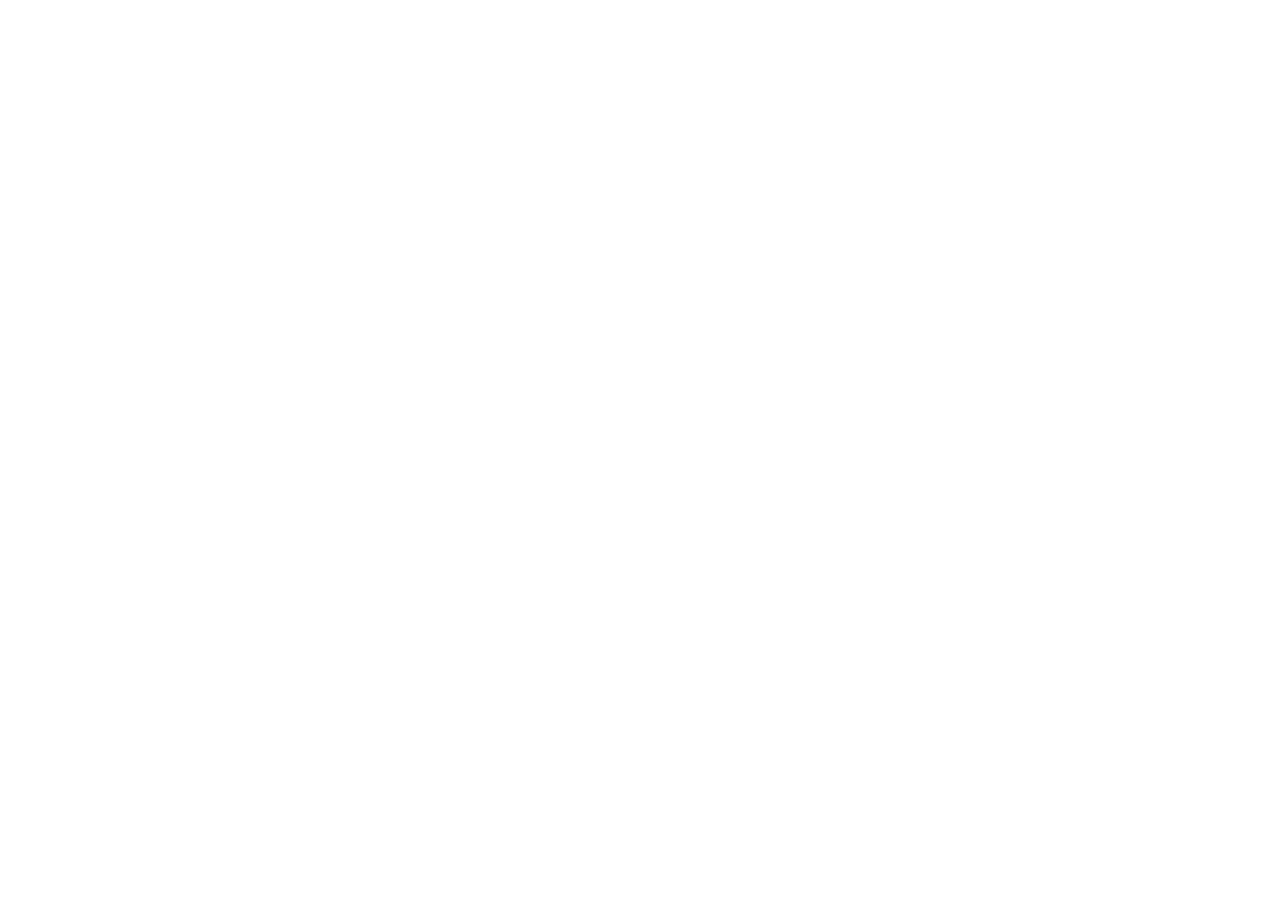
==== 2d_artwork.html @ 7f2768a2 "added 4 pages with html" ====
<!doctype html>
<html class="no-js" lang="en">
  <head>
    <meta charset="utf-8">
    <title>Font_Poster</title>
    <meta name="description" content="Font_Poster">
    <meta name="viewport" content="width=device-width, initial-scale=1">
    <meta property="og:title" content="">
    <meta property="og:type" content="">
    <meta property="og:url" content="">
    <meta property="og:image" content="">
    <link rel="manifest" href="site.webmanifest">
    <link rel="apple-touch-icon" href="icon.png">
    <!-- Place favicon.ico in the root directory -->
    <link rel="stylesheet" href="css/normalize.css">
    <link rel="stylesheet" href="css/main.css">
    <meta name="theme-color" content="#fafafa">
    <link rel="preconnect" href="https://fonts.googleapis.com">
    <link rel="preconnect" href="https://fonts.gstatic.com" crossorigin>
    <link href="https://fonts.googleapis.com/css2?family=Merriweather+Sans:ital@0;1&family=Roboto+Slab:wght@100..900&family=Rubik+Doodle+Shadow&family=Satisfy&display=swap" rel="stylesheet"></head>

    <link rel="preconnect" href="https://fonts.googleapis.com">
<link rel="preconnect" href="https://fonts.gstatic.com" crossorigin>
<link href="https://fonts.googleapis.com/css2?family=Merriweather+Sans:ital@0;1&family=Roboto+Slab:wght@100..900&family=Rubik+Doodle+Shadow&family=Satisfy&family=Tilt+Neon&display=swap" rel="stylesheet">
<body>
  <!-- Place your site's HTML here -->
  <!-- whole page -->



</body>
</html>
---- css/main.css ----
/* Place CSS styles here */
/* Place CSS styles here */
main {
    flex: 1;
    background: rgb(251, 1, 255);
  }
  
  
  .satisfy-regular {
    display: flex;
    font-family: "Satisfy", cursive;
    font-weight: 400;
    font-style: normal;
  }
  
  
  .pre-bday-inner {
    font-family: "Tilt Neon", sans-serif;
    font-optical-sizing: auto;
    font-weight: 400;
    font-style: normal;
    font-variation-settings:
      "XROT" 0,
      "YROT" 0;
  }
  
  .top_title {
    margin-top: 0;
  }
  
  
  h1 {
    font-family: "Rubik Doodle Shadow", system-ui;
    font-weight: 400;
    font-style: normal;
    font-size: 100px;
    background-image: linear-gradient(to bottom right, rgb(0, 229, 255), rgb(252, 117, 243));
    color:aliceblue;
  }
  
  .pre-bday-outer {
    background-color: #92f39c;}
  
  .pre-bday-inner {
    font-size: 17px;
    max-width: 800px;
    margin-left: auto;
    margin-right: auto;
  }
  
  .pre-bday-row {
    display: flex;
    gap: 20px;
    color:#ff00c3; 
  }
  
  .pre-bday-meta {
    font-size: 50px;
    color:blueviolet;
  
  
  }
  
  
  .intro-para {
    font-size: 20px;
    color:black;
  
  }
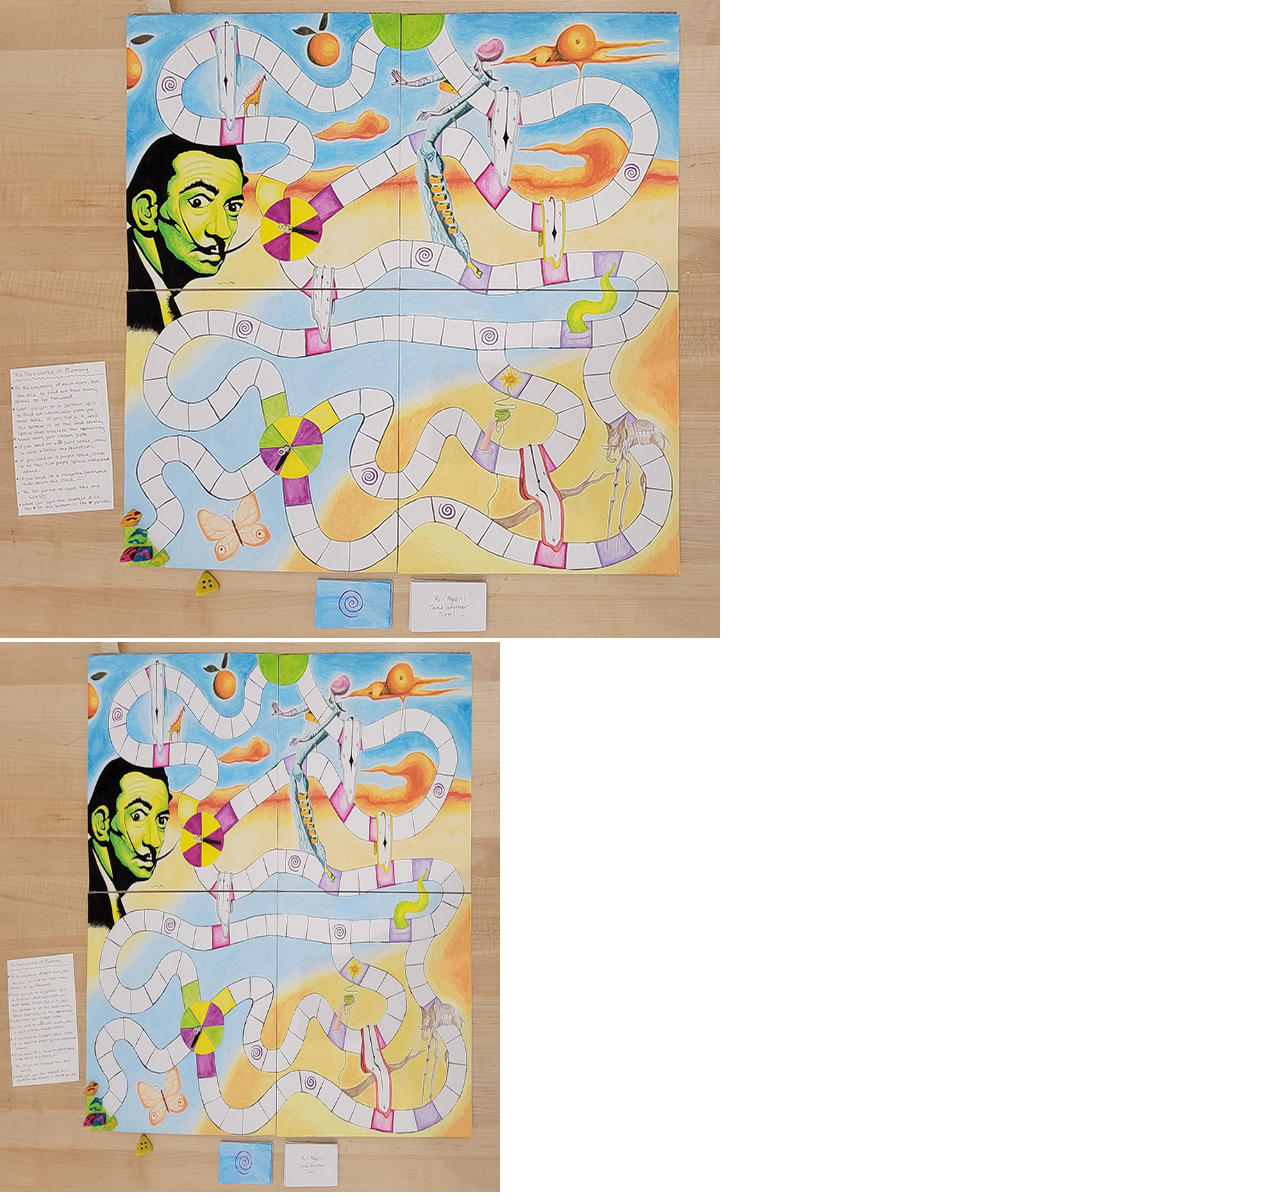
==== commit d82b9c15: "added img link & img on 2d page" ====
--- a/2d_artwork.html
+++ b/2d_artwork.html
@@ -25,8 +25,11 @@
 <body>
   <!-- Place your site's HTML here -->
   <!-- whole page -->
-
-
+  <img src="./img/2Dboard_game_resized.jpg" alt=">
+  <div class="pre-bday-row">
+    <div>
+      <img src="./img/2Dboard_game_resized.jpg" alt="boardgame_thumb" width="500" height="550"> 
+    </div>
 
 </body>
 </html>
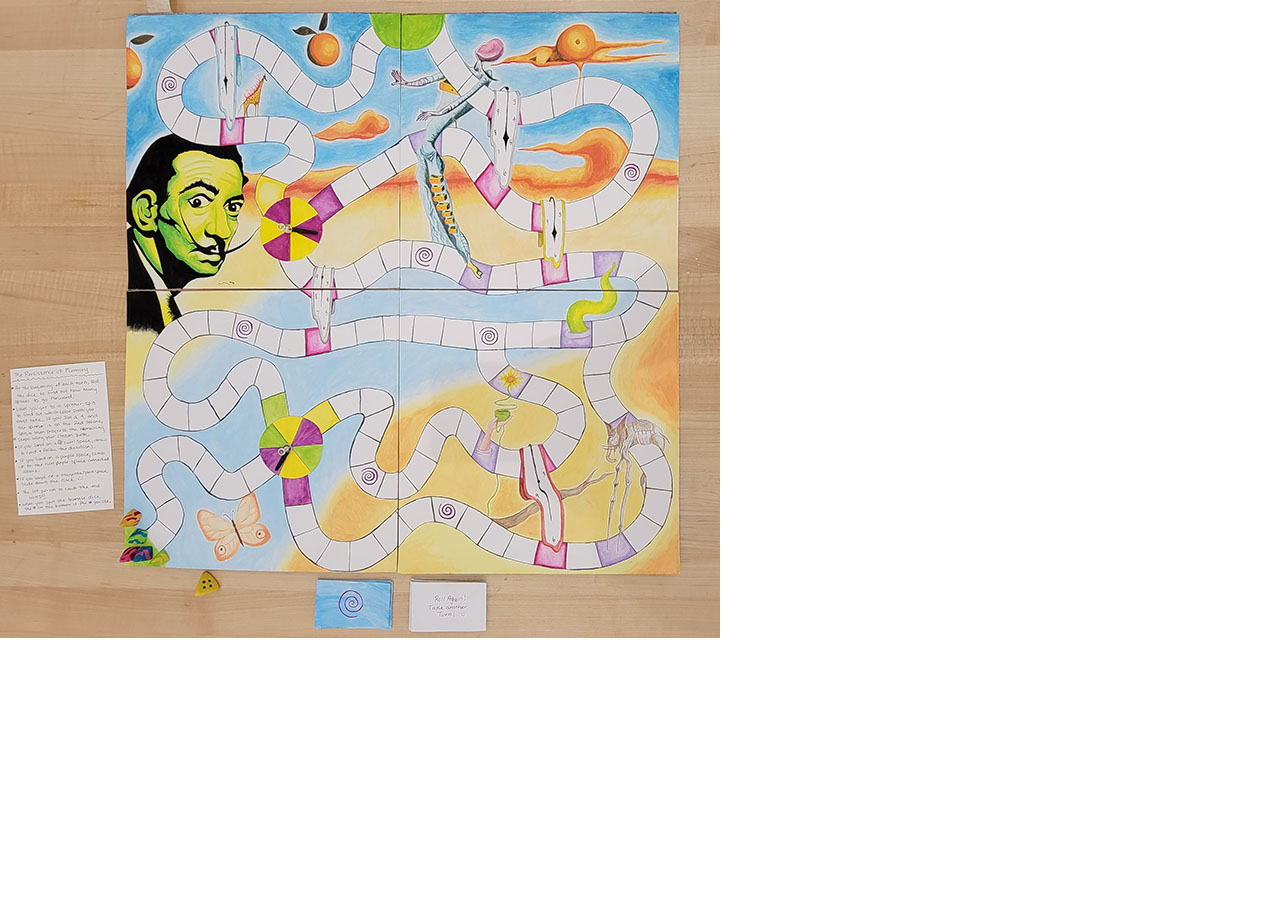
==== commit e61e3723: "fixed img on 2d artwork page" ====
--- a/2d_artwork.html
+++ b/2d_artwork.html
@@ -25,10 +25,9 @@
 <body>
   <!-- Place your site's HTML here -->
   <!-- whole page -->
-  <img src="./img/2Dboard_game_resized.jpg" alt=">
-  <div class="pre-bday-row">
+
     <div>
-      <img src="./img/2Dboard_game_resized.jpg" alt="boardgame_thumb" width="500" height="550"> 
+      <img src="./img/2Dboard_game_resized.jpg" alt="boardgame_thumb"> 
     </div>
 
 </body>
